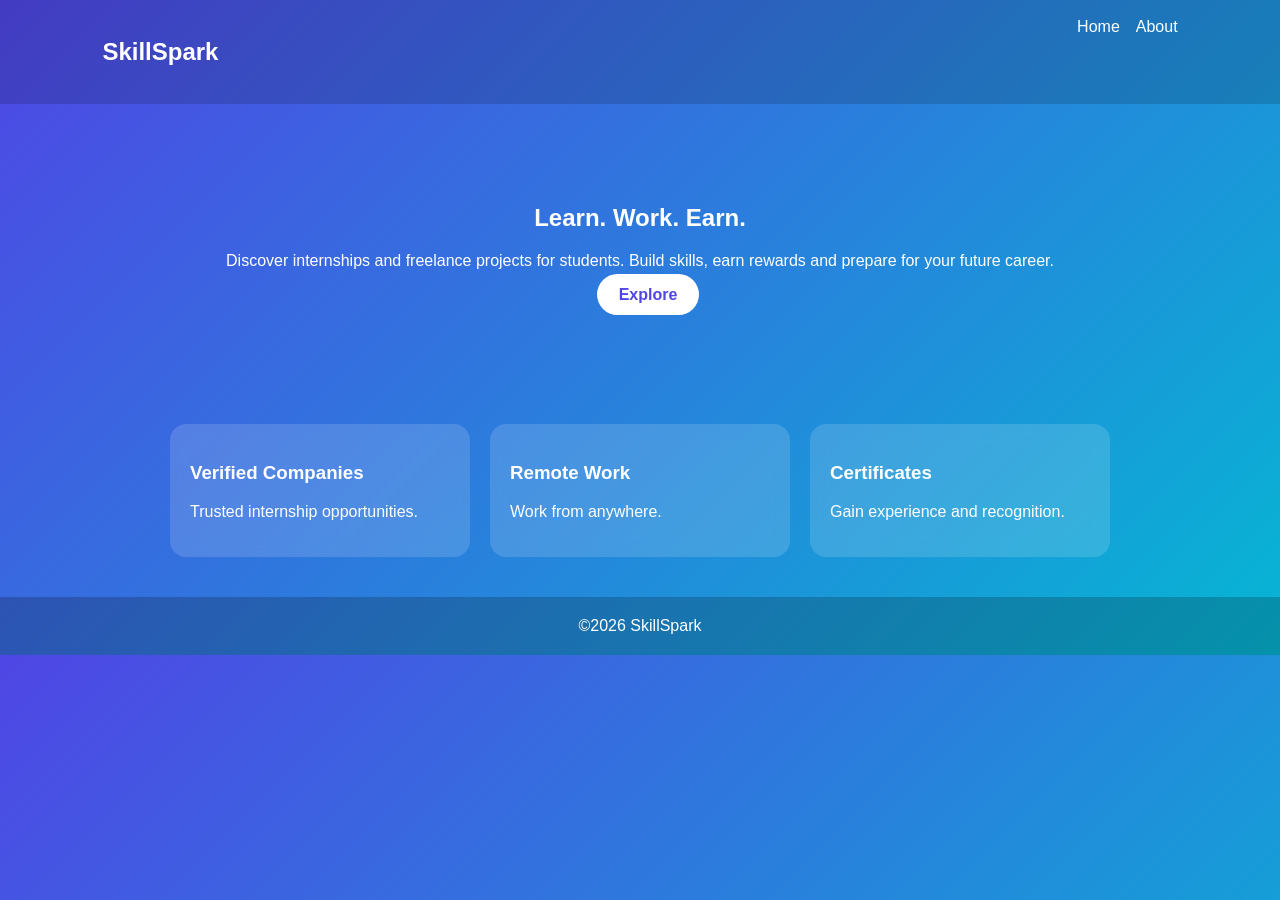
==== index.html @ c473916e "Add files via upload" ====
<!DOCTYPE html><html><head><meta charset="utf-8"><meta name="viewport" content="width=device-width,initial-scale=1"><title>SkillSpark - Student Internships</title>
<style>
body{margin:0;font-family:Arial;background:linear-gradient(135deg,#4f46e5,#06b6d4);color:#fff}
nav{display:flex;justify-content:space-between;padding:18px 8%;background:rgba(0,0,0,.15)}
a{color:#fff;text-decoration:none;margin-left:16px}
.hero{text-align:center;padding:80px 10%}
.btn{background:#fff;color:#4f46e5;padding:12px 22px;border-radius:24px;text-decoration:none;font-weight:bold}
.cards{display:flex;gap:20px;flex-wrap:wrap;justify-content:center;padding:40px}
.card{background:rgba(255,255,255,.15);backdrop-filter:blur(8px);padding:20px;border-radius:16px;width:260px}
footer{text-align:center;padding:20px;background:rgba(0,0,0,.2)}
</style></head><body>
<nav><h2>SkillSpark</h2><div><a href="index.html">Home</a><a href="about.html">About</a></div></nav>
<section class="hero"><h1>Learn. Work. Earn.</h1><p>Discover internships and freelance projects for students. Build skills, earn rewards and prepare for your future career.</p><a class="btn" href="about.html">Explore</a></section>
<section class="cards">
<div class="card"><h3>Verified Companies</h3><p>Trusted internship opportunities.</p></div>
<div class="card"><h3>Remote Work</h3><p>Work from anywhere.</p></div>
<div class="card"><h3>Certificates</h3><p>Gain experience and recognition.</p></div>
</section><footer>©2026 SkillSpark</footer></body></html>
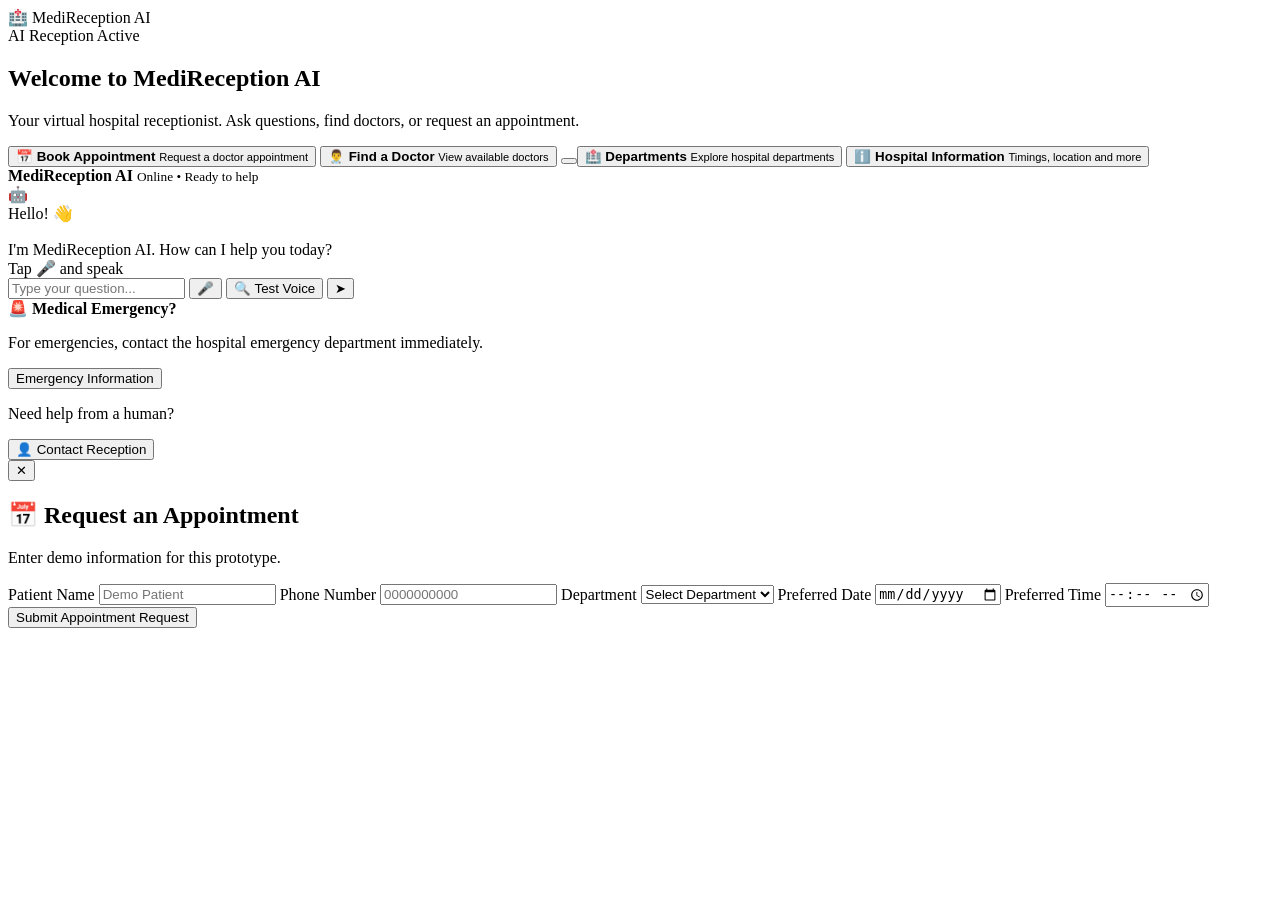
==== commit e6217675: "Rename index (2).html to index.html" ====
--- a/index.html
+++ b/index.html
@@ -1,18 +1,358 @@
-<!DOCTYPE html><html><head><meta charset="utf-8"><meta name="viewport" content="width=device-width,initial-scale=1"><title>SkillSpark - Student Internships</title>
-<style>
-body{margin:0;font-family:Arial;background:linear-gradient(135deg,#4f46e5,#06b6d4);color:#fff}
-nav{display:flex;justify-content:space-between;padding:18px 8%;background:rgba(0,0,0,.15)}
-a{color:#fff;text-decoration:none;margin-left:16px}
-.hero{text-align:center;padding:80px 10%}
-.btn{background:#fff;color:#4f46e5;padding:12px 22px;border-radius:24px;text-decoration:none;font-weight:bold}
-.cards{display:flex;gap:20px;flex-wrap:wrap;justify-content:center;padding:40px}
-.card{background:rgba(255,255,255,.15);backdrop-filter:blur(8px);padding:20px;border-radius:16px;width:260px}
-footer{text-align:center;padding:20px;background:rgba(0,0,0,.2)}
-</style></head><body>
-<nav><h2>SkillSpark</h2><div><a href="index.html">Home</a><a href="about.html">About</a></div></nav>
-<section class="hero"><h1>Learn. Work. Earn.</h1><p>Discover internships and freelance projects for students. Build skills, earn rewards and prepare for your future career.</p><a class="btn" href="about.html">Explore</a></section>
-<section class="cards">
-<div class="card"><h3>Verified Companies</h3><p>Trusted internship opportunities.</p></div>
-<div class="card"><h3>Remote Work</h3><p>Work from anywhere.</p></div>
-<div class="card"><h3>Certificates</h3><p>Gain experience and recognition.</p></div>
-</section><footer>©2026 SkillSpark</footer></body></html>+<!DOCTYPE html>
+<html lang="en">
+<head>
+    <meta charset="UTF-8">
+    <meta name="viewport" content="width=device-width, initial-scale=1.0">
+
+    <title>MediReception AI</title>
+
+    <link rel="stylesheet" href="style.css">
+</head>
+
+<body>
+
+    <!-- HEADER -->
+
+    <header class="header">
+
+        <div class="logo">
+            🏥 MediReception <span>AI</span>
+        </div>
+
+        <div class="header-status">
+            <span class="status-dot"></span>
+            AI Reception Active
+        </div>
+
+    </header>
+
+
+    <!-- MAIN -->
+
+    <main class="container">
+
+        <!-- WELCOME -->
+
+        <section class="welcome">
+
+            <h1>
+                Welcome to MediReception AI
+            </h1>
+
+            <p>
+                Your virtual hospital receptionist.
+                Ask questions, find doctors, or request an appointment.
+            </p>
+
+        </section>
+
+
+        <!-- QUICK ACTIONS -->
+
+        <section class="quick-actions">
+
+            <button onclick="openAppointment()">
+                📅
+                <strong>Book Appointment</strong>
+                <small>Request a doctor appointment</small>
+            </button>
+
+
+            <button onclick="showDoctors()">
+                👨‍⚕️
+                <strong>Find a Doctor</strong>
+                <small>View available doctors</small>
+            </button>
+
+
+            <button
+    class="voice-button"
+    onclick="startVoiceAssistant()"
+
+    🎤 Talk to MediReception AI
+            </button>
+
+            <button onclick="showDepartments()">
+                🏥
+                <strong>Departments</strong>
+                <small>Explore hospital departments</small>
+            </button>
+
+
+            <button onclick="showInfo()">
+                ℹ️
+                <strong>Hospital Information</strong>
+                <small>Timings, location and more</small>
+            </button>
+
+        </section>
+
+
+        <!-- CHAT -->
+
+        <section class="chat-container">
+
+            <div class="chat-header">
+
+                <div>
+                    <strong>MediReception AI</strong>
+
+                    <small>
+                        Online • Ready to help
+                    </small>
+                </div>
+
+            </div>
+
+
+            <div
+                id="chatBox"
+                class="chat-box"
+            >
+
+                <div class="message ai">
+
+                    <div class="avatar">
+                        🤖
+                    </div>
+
+                    <div class="bubble">
+
+                        Hello! 👋
+
+                        <br><br>
+
+                        I'm MediReception AI.
+                        How can I help you today?
+
+                    </div>
+
+                </div>
+
+            </div>
+
+
+            <!-- VOICE STATUS -->
+
+            <div
+                id="voiceStatus"
+                class="voice-status"
+            >
+                Tap 🎤 and speak
+            </div>
+
+
+            <!-- INPUT -->
+
+            <div class="input-area">
+
+                <input
+                    type="text"
+                    id="userInput"
+                    placeholder="Type your question..."
+                    onkeydown="handleEnter(event)"
+                >
+
+
+                <button
+                    class="voice-button"
+                    onclick="startVoiceAssistant()"
+                >
+                    🎤
+                </button>
+<button onclick="testVoiceSupport()">
+    🔍 Test Voice
+</button>
+
+                <button
+                    class="send-button"
+                    onclick="sendMessage()"
+                >
+                    ➤
+                </button>
+
+            </div>
+
+        </section>
+
+
+        <!-- EMERGENCY -->
+
+        <section class="emergency">
+
+            <div>
+
+                <strong>
+                    🚨 Medical Emergency?
+                </strong>
+
+                <p>
+                    For emergencies, contact the hospital
+                    emergency department immediately.
+                </p>
+
+            </div>
+
+            <button onclick="emergencyInfo()">
+                Emergency Information
+            </button>
+
+        </section>
+
+
+        <!-- HUMAN RECEPTION -->
+
+        <section class="human-reception">
+
+            <p>
+                Need help from a human?
+            </p>
+
+            <button onclick="humanHelp()">
+                👤 Contact Reception
+            </button>
+
+        </section>
+
+    </main>
+
+
+    <!-- APPOINTMENT MODAL -->
+
+    <div
+        id="appointmentModal"
+        class="modal"
+    >
+
+        <div class="modal-content">
+
+            <button
+                class="close-button"
+                onclick="closeAppointment()"
+            >
+                ✕
+            </button>
+
+
+            <h2>
+                📅 Request an Appointment
+            </h2>
+
+
+            <p>
+                Enter demo information for this prototype.
+            </p>
+
+
+            <form onsubmit="submitAppointment(event)">
+
+                <label>
+                    Patient Name
+                </label>
+
+                <input
+                    type="text"
+                    id="patientName"
+                    placeholder="Demo Patient"
+                    required
+                >
+
+
+                <label>
+                    Phone Number
+                </label>
+
+                <input
+                    type="tel"
+                    id="patientPhone"
+                    placeholder="0000000000"
+                    required
+                >
+
+
+                <label>
+                    Department
+                </label>
+
+                <select
+                    id="doctor"
+                    required
+                >
+
+                    <option value="">
+                        Select Department
+                    </option>
+
+                    <option>
+                        General Medicine
+                    </option>
+
+                    <option>
+                        Dermatology
+                    </option>
+
+                    <option>
+                        Pediatrics
+                    </option>
+
+                    <option>
+                        Orthopedics
+                    </option>
+
+                    <option>
+                        ENT
+                    </option>
+
+                    <option>
+                        Cardiology
+                    </option>
+
+                </select>
+
+
+                <label>
+                    Preferred Date
+                </label>
+
+                <input
+                    type="date"
+                    id="appointmentDate"
+                    required
+                >
+
+
+                <label>
+                    Preferred Time
+                </label>
+
+                <input
+                    type="time"
+                    id="appointmentTime"
+                    required
+                >
+
+
+                <button
+                    type="submit"
+                    class="submit-button"
+                >
+                    Submit Appointment Request
+                </button>
+
+            </form>
+
+
+            <div id="appointmentResult"></div>
+
+        </div>
+
+    </div>
+
+
+    <!-- JAVASCRIPT FILES -->
+
+    <script src="data.js"></script>
+    <script src="script.js"></script>
+
+</body>
+</html>
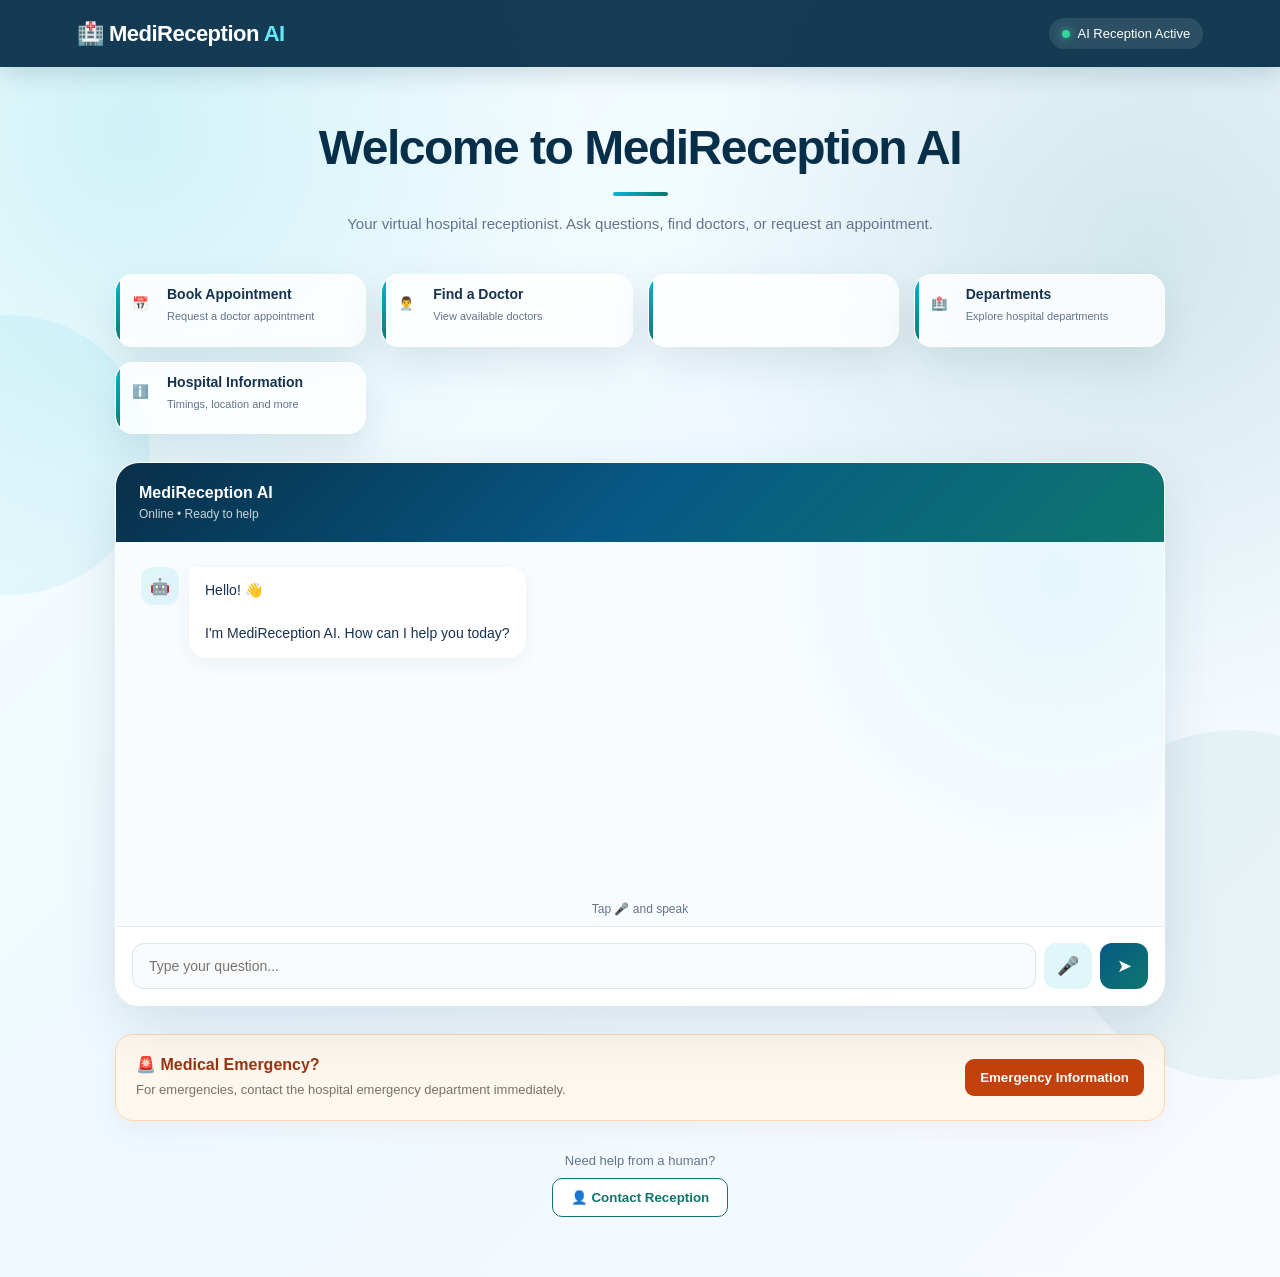
==== commit 53409834: "Remove 'Test Voice' button from index.html Removed the 'Test Voice' button from the HTML." ====
--- a/index.html
+++ b/index.html
@@ -160,9 +160,7 @@
                 >
                     🎤
                 </button>
-<button onclick="testVoiceSupport()">
-    🔍 Test Voice
-</button>
+
 
                 <button
                     class="send-button"
--- a/style.css
+++ b/style.css
@@ -0,0 +1,632 @@
+@import url('https://fonts.googleapis.com/css2?family=Inter:wght@400;500;600;700;800&display=swap');
+
+* {
+    box-sizing: border-box;
+    margin: 0;
+    padding: 0;
+}
+
+:root {
+    --navy: #082f49;
+    --blue: #075985;
+    --teal: #0f766e;
+    --cyan: #06b6d4;
+    --light: #f0fdfa;
+    --text: #16324f;
+    --muted: #64748b;
+    --white: #ffffff;
+    --border: rgba(255,255,255,0.7);
+    --shadow: 0 15px 40px rgba(8,47,73,0.10);
+}
+
+body {
+    font-family: "Inter", Arial, sans-serif;
+    color: var(--text);
+    min-height: 100vh;
+    background:
+        radial-gradient(circle at 10% 10%, rgba(6,182,212,0.16), transparent 28%),
+        radial-gradient(circle at 90% 20%, rgba(15,118,110,0.13), transparent 30%),
+        linear-gradient(135deg, #f8fffe 0%, #eef8ff 50%, #f8fbff 100%);
+}
+
+/* Decorative background */
+
+body::before {
+    content: "";
+    position: fixed;
+    width: 280px;
+    height: 280px;
+    border-radius: 50%;
+    background: rgba(6,182,212,0.07);
+    top: 35%;
+    left: -130px;
+    z-index: -1;
+}
+
+body::after {
+    content: "";
+    position: fixed;
+    width: 350px;
+    height: 350px;
+    border-radius: 50%;
+    background: rgba(15,118,110,0.06);
+    bottom: -180px;
+    right: -130px;
+    z-index: -1;
+}
+
+/* HEADER */
+
+.header {
+    position: sticky;
+    top: 0;
+    z-index: 100;
+    background: rgba(8,47,73,0.94);
+    backdrop-filter: blur(14px);
+    color: white;
+    padding: 18px 6%;
+    display: flex;
+    justify-content: space-between;
+    align-items: center;
+    gap: 15px;
+    box-shadow: 0 8px 25px rgba(8,47,73,0.15);
+}
+
+.logo {
+    font-size: 22px;
+    font-weight: 800;
+    letter-spacing: -0.5px;
+}
+
+.logo span {
+    color: #67e8f9;
+}
+
+.header-status {
+    font-size: 13px;
+    display: flex;
+    align-items: center;
+    gap: 7px;
+    background: rgba(255,255,255,0.10);
+    padding: 8px 13px;
+    border-radius: 30px;
+}
+
+.status-dot {
+    width: 8px;
+    height: 8px;
+    background: #34d399;
+    border-radius: 50%;
+    box-shadow: 0 0 10px rgba(52,211,153,0.8);
+}
+
+/* MAIN */
+
+.container {
+    width: 92%;
+    max-width: 1050px;
+    margin: auto;
+    padding: 55px 0;
+}
+
+/* WELCOME */
+
+.welcome {
+    text-align: center;
+    margin-bottom: 38px;
+}
+
+.welcome h1 {
+    font-size: clamp(30px, 6vw, 48px);
+    line-height: 1.1;
+    margin-bottom: 15px;
+    color: var(--navy);
+    letter-spacing: -1.5px;
+}
+
+.welcome h1::after {
+    content: "";
+    display: block;
+    width: 55px;
+    height: 4px;
+    margin: 17px auto 0;
+    border-radius: 20px;
+    background: linear-gradient(90deg, var(--cyan), var(--teal));
+}
+
+.welcome p {
+    max-width: 650px;
+    margin: auto;
+    color: var(--muted);
+    line-height: 1.7;
+    font-size: 15px;
+}
+
+/* QUICK ACTIONS */
+
+.quick-actions {
+    display: grid;
+    grid-template-columns: repeat(4, 1fr);
+    gap: 15px;
+    margin-bottom: 28px;
+}
+
+.quick-actions button {
+    position: relative;
+    overflow: hidden;
+    background: rgba(255,255,255,0.82);
+    border: 1px solid rgba(255,255,255,0.9);
+    border-radius: 18px;
+    padding: 21px 16px;
+    text-align: left;
+    cursor: pointer;
+    box-shadow: var(--shadow);
+    transition: 0.25s ease;
+    color: var(--text);
+}
+
+.quick-actions button::before {
+    content: "";
+    position: absolute;
+    left: 0;
+    top: 0;
+    width: 4px;
+    height: 100%;
+    background: linear-gradient(
+        to bottom,
+        var(--cyan),
+        var(--teal)
+    );
+}
+
+.quick-actions button:hover {
+    transform: translateY(-5px);
+    box-shadow: 0 20px 45px rgba(8,47,73,0.15);
+}
+
+.quick-actions button:active {
+    transform: scale(0.98);
+}
+
+.quick-actions strong,
+.quick-actions small {
+    display: block;
+    margin-left: 35px;
+}
+
+.quick-actions strong {
+    margin-top: -25px;
+    font-size: 14px;
+}
+
+.quick-actions small {
+    color: var(--muted);
+    margin-top: 7px;
+    font-size: 11px;
+    line-height: 1.4;
+}
+
+/* CHAT */
+
+.chat-container {
+    background: rgba(255,255,255,0.88);
+    border: 1px solid rgba(255,255,255,0.9);
+    border-radius: 24px;
+    overflow: hidden;
+    box-shadow: 0 20px 55px rgba(8,47,73,0.12);
+    backdrop-filter: blur(15px);
+}
+
+.chat-header {
+    position: relative;
+    background:
+        linear-gradient(
+            135deg,
+            #082f49,
+            #075985,
+            #0f766e
+        );
+    color: white;
+    padding: 21px 23px;
+}
+
+.chat-header strong {
+    font-size: 16px;
+}
+
+.chat-header small {
+    display: block;
+    margin-top: 5px;
+    opacity: 0.78;
+    font-size: 12px;
+}
+
+.chat-box {
+    height: 350px;
+    overflow-y: auto;
+    padding: 25px;
+    background:
+        radial-gradient(
+            circle at 90% 10%,
+            rgba(6,182,212,0.08),
+            transparent 30%
+        ),
+        #f8fcff;
+}
+
+.chat-box::-webkit-scrollbar {
+    width: 5px;
+}
+
+.chat-box::-webkit-scrollbar-thumb {
+    background: #cbd5e1;
+    border-radius: 10px;
+}
+
+.message {
+    display: flex;
+    gap: 10px;
+    margin-bottom: 20px;
+    animation: messageIn 0.25s ease;
+}
+
+@keyframes messageIn {
+    from {
+        opacity: 0;
+        transform: translateY(8px);
+    }
+
+    to {
+        opacity: 1;
+        transform: translateY(0);
+    }
+}
+
+.message.user {
+    flex-direction: row-reverse;
+}
+
+.avatar {
+    width: 38px;
+    height: 38px;
+    background: linear-gradient(135deg, #dff7f5, #e0f2fe);
+    border-radius: 12px;
+    display: flex;
+    justify-content: center;
+    align-items: center;
+    flex-shrink: 0;
+}
+
+.bubble {
+    background: white;
+    padding: 13px 16px;
+    border-radius: 5px 17px 17px 17px;
+    max-width: 78%;
+    line-height: 1.55;
+    font-size: 14px;
+    box-shadow: 0 5px 18px rgba(8,47,73,0.06);
+}
+
+.message.user .bubble {
+    background: linear-gradient(
+        135deg,
+        #075985,
+        #0f766e
+    );
+    color: white;
+    border-radius: 17px 5px 17px 17px;
+}
+
+/* VOICE */
+
+.voice-status {
+    text-align: center;
+    font-size: 12px;
+    color: var(--muted);
+    padding: 10px;
+    background: #f8fcff;
+}
+
+/* INPUT */
+
+.input-area {
+    display: flex;
+    gap: 8px;
+    padding: 16px;
+    background: white;
+    border-top: 1px solid #e2e8f0;
+}
+
+.input-area input {
+    flex: 1;
+    padding: 14px 16px;
+    border: 1px solid #dbe5ec;
+    background: #f8fafc;
+    border-radius: 12px;
+    outline: none;
+    font-size: 14px;
+    transition: 0.2s;
+}
+
+.input-area input:focus {
+    border-color: var(--cyan);
+    box-shadow: 0 0 0 3px rgba(6,182,212,0.10);
+    background: white;
+}
+
+.input-area button {
+    border: none;
+    border-radius: 12px;
+    min-width: 48px;
+    cursor: pointer;
+    font-size: 18px;
+    transition: 0.2s;
+}
+
+.input-area button:active {
+    transform: scale(0.93);
+}
+
+.voice-button {
+    background: #e0f7fa;
+    color: #0e7490;
+}
+
+.send-button {
+    background: linear-gradient(
+        135deg,
+        #075985,
+        #0f766e
+    );
+    color: white;
+}
+
+/* EMERGENCY */
+
+.emergency {
+    margin-top: 28px;
+    background: rgba(255,247,237,0.9);
+    border: 1px solid #fed7aa;
+    border-radius: 18px;
+    padding: 20px;
+    display: flex;
+    justify-content: space-between;
+    align-items: center;
+    gap: 15px;
+    box-shadow: 0 8px 25px rgba(124,45,18,0.05);
+}
+
+.emergency strong {
+    color: #9a3412;
+}
+
+.emergency p {
+    margin-top: 6px;
+    color: #78716c;
+    font-size: 13px;
+    line-height: 1.5;
+}
+
+.emergency button {
+    background: #c2410c;
+    color: white;
+    border: none;
+    padding: 11px 15px;
+    border-radius: 9px;
+    cursor: pointer;
+    font-weight: 600;
+}
+
+/* HUMAN RECEPTION */
+
+.human-reception {
+    text-align: center;
+    padding: 32px 10px 5px;
+}
+
+.human-reception p {
+    color: var(--muted);
+    margin-bottom: 10px;
+    font-size: 13px;
+}
+
+.human-reception button {
+    background: white;
+    border: 1px solid #0f766e;
+    color: #0f766e;
+    padding: 11px 18px;
+    border-radius: 10px;
+    cursor: pointer;
+    font-weight: 600;
+    transition: 0.2s;
+}
+
+.human-reception button:hover {
+    background: #f0fdfa;
+    transform: translateY(-2px);
+}
+
+/* MODAL */
+
+.modal {
+    display: none;
+    position: fixed;
+    inset: 0;
+    background: rgba(2,15,30,0.65);
+    backdrop-filter: blur(7px);
+    justify-content: center;
+    align-items: center;
+    padding: 20px;
+    z-index: 1000;
+}
+
+.modal-content {
+    background: white;
+    width: 100%;
+    max-width: 500px;
+    max-height: 90vh;
+    overflow-y: auto;
+    border-radius: 22px;
+    padding: 28px;
+    position: relative;
+    box-shadow: 0 30px 80px rgba(0,0,0,0.25);
+    animation: modalIn 0.25s ease;
+}
+
+@keyframes modalIn {
+    from {
+        opacity: 0;
+        transform: translateY(20px) scale(0.97);
+    }
+
+    to {
+        opacity: 1;
+        transform: translateY(0) scale(1);
+    }
+}
+
+.close-button {
+    position: absolute;
+    right: 16px;
+    top: 16px;
+    border: none;
+    background: #f1f5f9;
+    color: #475569;
+    border-radius: 50%;
+    width: 34px;
+    height: 34px;
+    cursor: pointer;
+}
+
+.modal-content h2 {
+    color: var(--navy);
+    margin-bottom: 8px;
+}
+
+.modal-content > p {
+    color: var(--muted);
+    font-size: 13px;
+    margin-bottom: 20px;
+}
+
+.modal-content label {
+    display: block;
+    font-weight: 600;
+    margin-top: 14px;
+    margin-bottom: 7px;
+    font-size: 13px;
+}
+
+.modal-content input,
+.modal-content select {
+    width: 100%;
+    padding: 13px;
+    border: 1px solid #dbe5ec;
+    background: #f8fafc;
+    border-radius: 10px;
+    font-size: 14px;
+    outline: none;
+}
+
+.modal-content input:focus,
+.modal-content select:focus {
+    border-color: var(--cyan);
+    box-shadow: 0 0 0 3px rgba(6,182,212,0.10);
+}
+
+.submit-button {
+    width: 100%;
+    margin-top: 22px;
+    padding: 14px;
+    border: none;
+    border-radius: 10px;
+    background: linear-gradient(
+        135deg,
+        #075985,
+        #0f766e
+    );
+    color: white;
+    font-size: 14px;
+    font-weight: 700;
+    cursor: pointer;
+}
+
+/* MOBILE */
+
+@media (max-width: 800px) {
+
+    .quick-actions {
+        grid-template-columns: repeat(2, 1fr);
+    }
+
+}
+
+@media (max-width: 600px) {
+
+    .header {
+        padding: 15px 18px;
+    }
+
+    .logo {
+        font-size: 18px;
+    }
+
+    .header-status {
+        font-size: 11px;
+        padding: 7px 9px;
+    }
+
+    .container {
+        width: 94%;
+        padding: 35px 0;
+    }
+
+    .welcome h1 {
+        font-size: 29px;
+    }
+
+    .quick-actions {
+        grid-template-columns: 1fr 1fr;
+        gap: 10px;
+    }
+
+    .quick-actions button {
+        padding: 17px 12px;
+    }
+
+    .quick-actions strong {
+        font-size: 12px;
+    }
+
+    .quick-actions small {
+        font-size: 10px;
+    }
+
+    .chat-box {
+        height: 330px;
+        padding: 17px;
+    }
+
+    .bubble {
+        max-width: 82%;
+        font-size: 13px;
+    }
+
+    .emergency {
+        flex-direction: column;
+        align-items: flex-start;
+    }
+
+    .emergency button {
+        width: 100%;
+    }
+
+}
+
+@media (max-width: 400px) {
+
+    .quick-actions {
+        grid-template-columns: 1fr;
+    }
+
+}
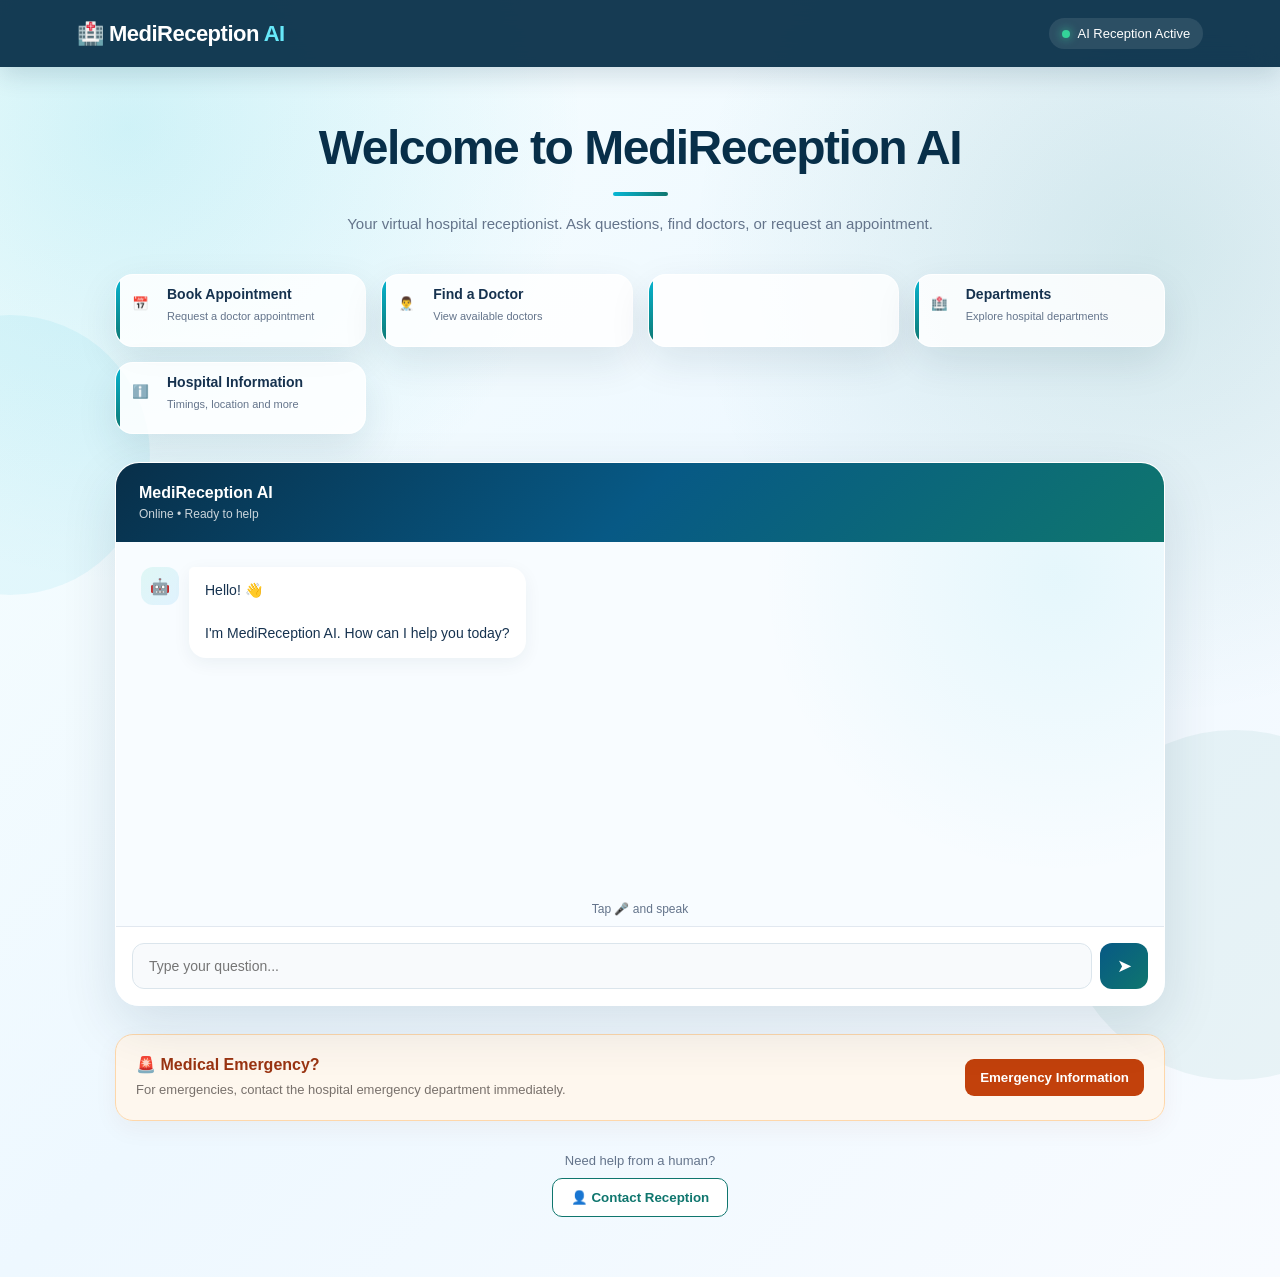
==== commit 75e11c54: "Update index.html" ====
--- a/index.html
+++ b/index.html
@@ -154,12 +154,7 @@
                 >
 
 
-                <button
-                    class="voice-button"
-                    onclick="startVoiceAssistant()"
-                >
-                    🎤
-                </button>
+            
 
 
                 <button
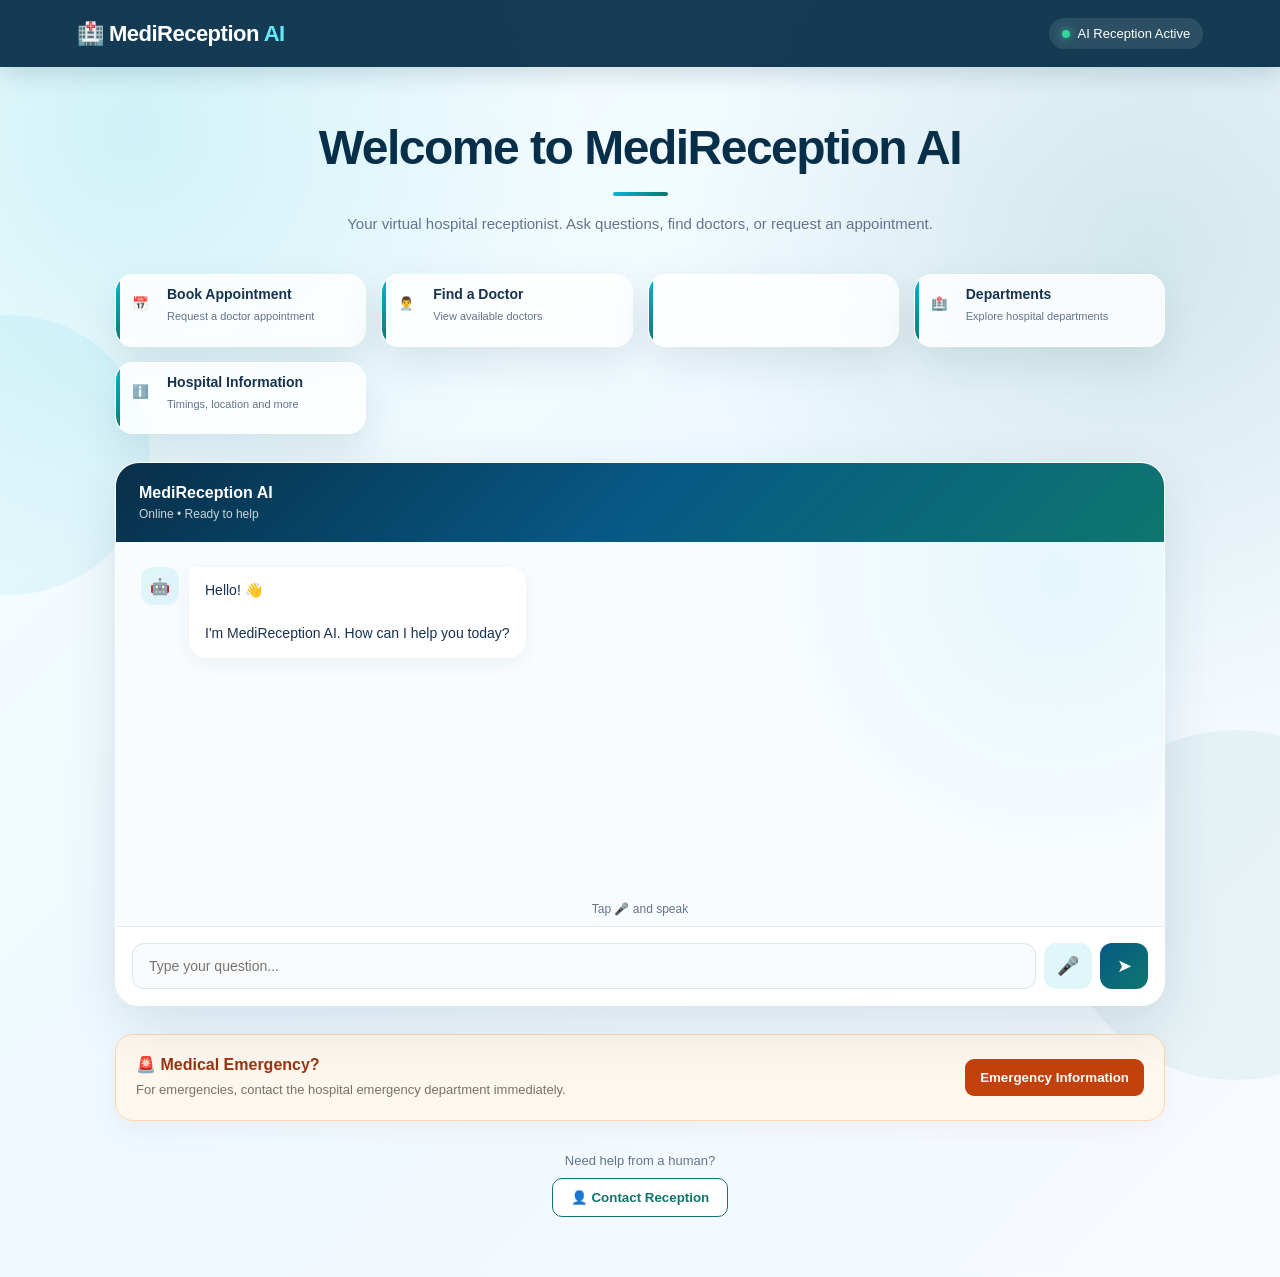
==== commit 8f2c9ff8: "Update index.html" ====
--- a/index.html
+++ b/index.html
@@ -154,7 +154,12 @@
                 >
 
 
-            
+            <button
+    class="voice-button"
+    onclick="startVoiceAssistant()"
+>
+    🎤
+            </button>
 
 
                 <button
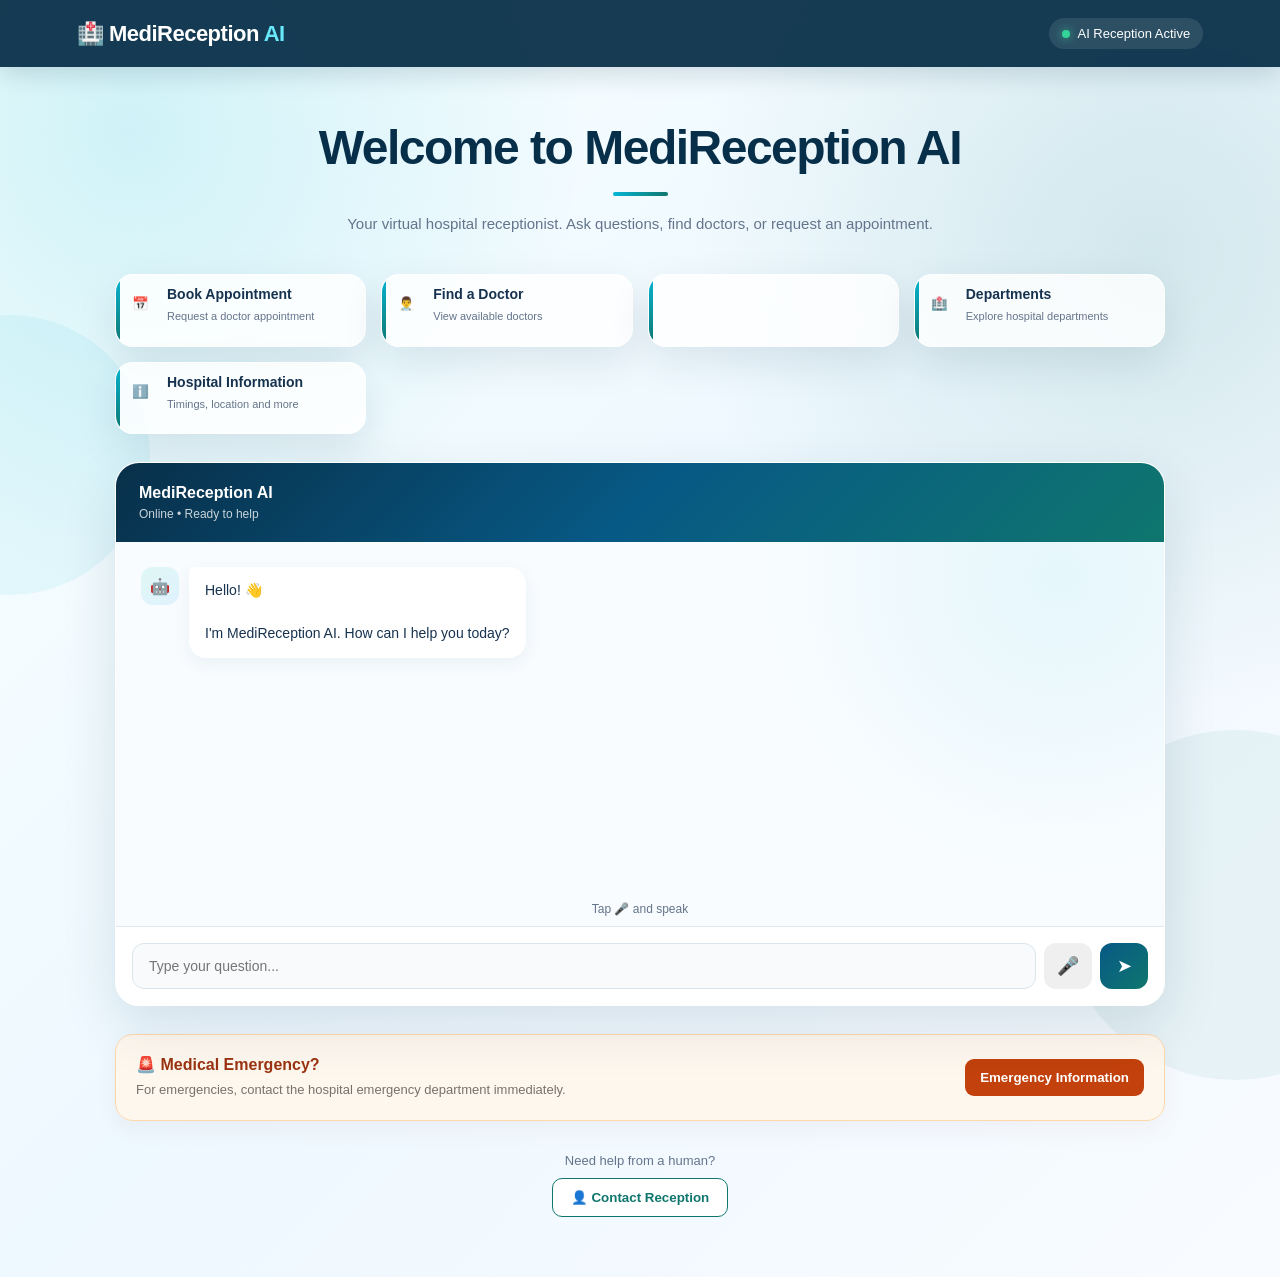
==== commit 4f156b20: "Fix button attributes in index.html" ====
--- a/index.html
+++ b/index.html
@@ -154,12 +154,19 @@
                 >
 
 
-            <button
-    class="voice-button"
-    onclick="startVoiceAssistant()"
+<button
+    id="micButton"
+    type="button"
+    style="
+        position: relative;
+        z-index: 99999;
+        pointer-events: auto;
+        cursor: pointer;
+    "
+    onclick="alert('MIC BUTTON CLICKED')"
 >
     🎤
-            </button>
+</button>
 
 
                 <button
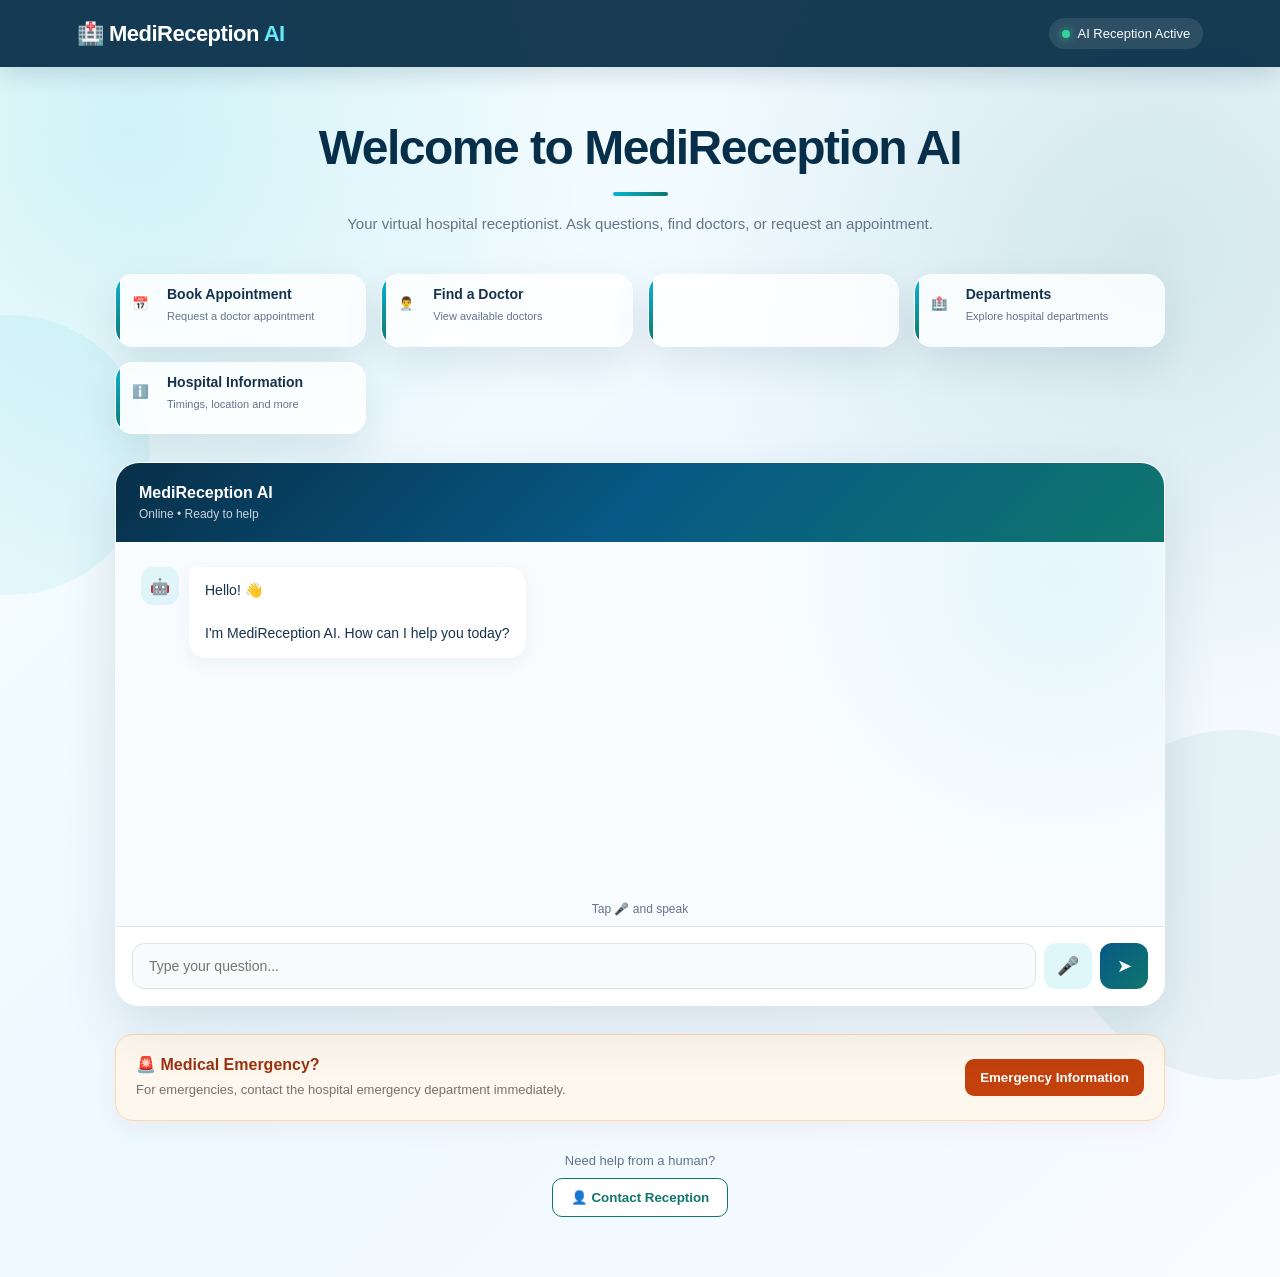
==== commit c0df117f: "Update index.html" ====
--- a/index.html
+++ b/index.html
@@ -157,13 +157,8 @@
 <button
     id="micButton"
     type="button"
-    style="
-        position: relative;
-        z-index: 99999;
-        pointer-events: auto;
-        cursor: pointer;
-    "
-    onclick="alert('MIC BUTTON CLICKED')"
+    class="voice-button"
+    onclick="startVoiceAssistant()"
 >
     🎤
 </button>
